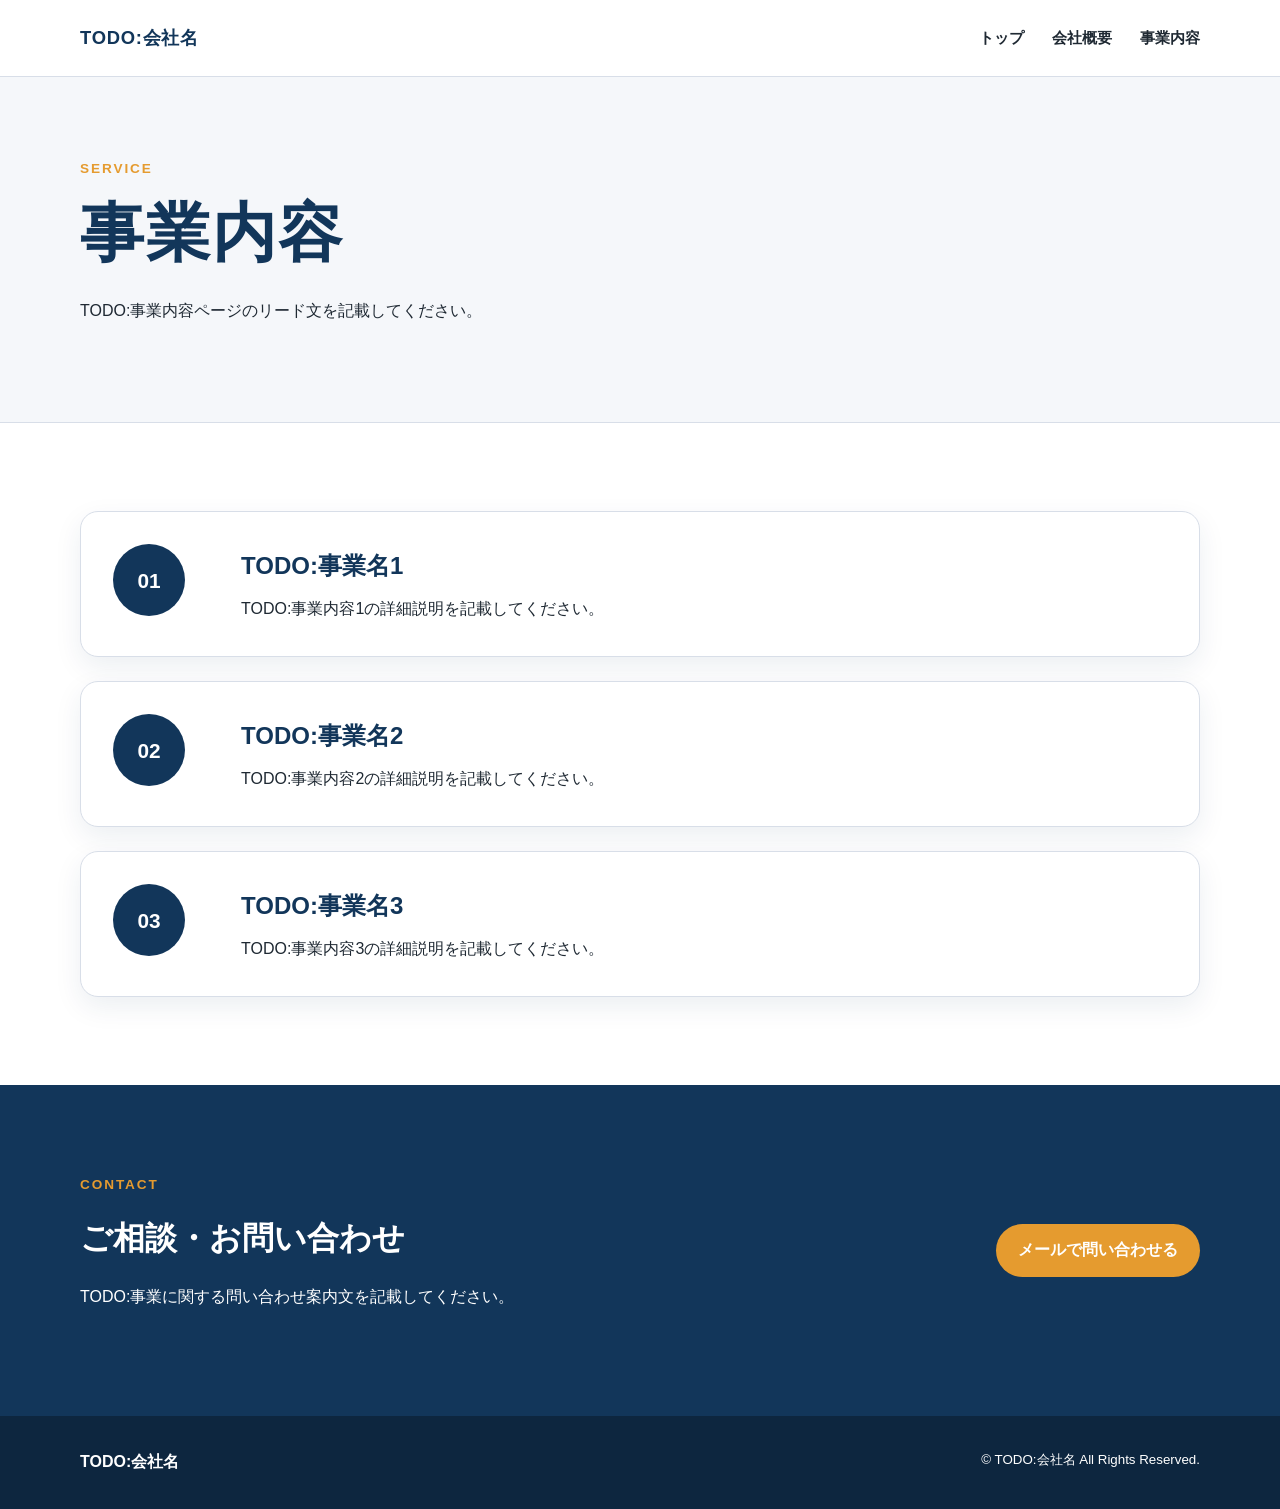
==== service.html @ 19f21718 "Initial commit" ====
<!DOCTYPE html>
<html lang="ja">
<head>
  <meta charset="UTF-8">
  <meta name="viewport" content="width=device-width, initial-scale=1.0">
  <title>事業内容 | TODO:会社名</title>
  <meta name="description" content="TODO:会社名の事業内容ページです。">
  <link rel="stylesheet" href="css/style.css">
</head>
<body>
  <header class="site-header">
    <div class="container header-inner">
      <a class="logo" href="index.html">TODO:会社名</a>
      <nav class="global-nav" aria-label="メインメニュー">
        <a href="index.html">トップ</a>
        <a href="company.html">会社概要</a>
        <a href="service.html">事業内容</a>
      </nav>
    </div>
  </header>

  <main>
    <section class="page-title">
      <div class="container">
        <p class="eyebrow">SERVICE</p>
        <h1>事業内容</h1>
        <p>TODO:事業内容ページのリード文を記載してください。</p>
      </div>
    </section>

    <section class="section">
      <div class="container service-list">
        <article class="service-detail">
          <div class="service-number">01</div>
          <div>
            <h2>TODO:事業名1</h2>
            <p>TODO:事業内容1の詳細説明を記載してください。</p>
          </div>
        </article>

        <article class="service-detail">
          <div class="service-number">02</div>
          <div>
            <h2>TODO:事業名2</h2>
            <p>TODO:事業内容2の詳細説明を記載してください。</p>
          </div>
        </article>

        <article class="service-detail">
          <div class="service-number">03</div>
          <div>
            <h2>TODO:事業名3</h2>
            <p>TODO:事業内容3の詳細説明を記載してください。</p>
          </div>
        </article>
      </div>
    </section>

    <section class="section contact-cta">
      <div class="container cta-inner">
        <div>
          <p class="eyebrow">CONTACT</p>
          <h2>ご相談・お問い合わせ</h2>
          <p>TODO:事業に関する問い合わせ案内文を記載してください。</p>
        </div>
        <a class="button primary" href="mailto:TODO:メールアドレス">メールで問い合わせる</a>
      </div>
    </section>
  </main>

  <footer class="site-footer">
    <div class="container footer-inner">
      <p>TODO:会社名</p>
      <small>&copy; TODO:会社名 All Rights Reserved.</small>
    </div>
  </footer>
</body>
</html>
---- css/style.css ----
/* ==================================================
   TODO差し替えルール
   HTML内の「TODO:」で検索すると、後から修正すべき箇所を確認できます。
   例: TODO:会社名 / TODO:所在地 / TODO:電話番号
================================================== */

:root {
  --color-main: #12365a;
  --color-accent: #e59b2f;
  --color-text: #1f2933;
  --color-muted: #6b7280;
  --color-bg: #ffffff;
  --color-light: #f5f7fa;
  --color-border: #d8dee8;
  --shadow: 0 16px 40px rgba(18, 54, 90, 0.12);
}

* {
  box-sizing: border-box;
}

body {
  margin: 0;
  font-family: "Helvetica Neue", Arial, "Hiragino Kaku Gothic ProN", "Yu Gothic", Meiryo, sans-serif;
  line-height: 1.8;
  color: var(--color-text);
  background: var(--color-bg);
}

a {
  color: inherit;
  text-decoration: none;
}

.container {
  width: min(1120px, calc(100% - 40px));
  margin: 0 auto;
}

.narrow {
  max-width: 900px;
}

.site-header {
  position: sticky;
  top: 0;
  z-index: 10;
  background: rgba(255, 255, 255, 0.96);
  border-bottom: 1px solid var(--color-border);
  backdrop-filter: blur(8px);
}

.header-inner {
  min-height: 76px;
  display: flex;
  align-items: center;
  justify-content: space-between;
  gap: 24px;
}

.logo {
  font-weight: 700;
  font-size: 1.15rem;
  color: var(--color-main);
  letter-spacing: 0.04em;
}

.global-nav {
  display: flex;
  gap: 28px;
  font-size: 0.95rem;
  font-weight: 600;
}

.global-nav a {
  position: relative;
  padding: 8px 0;
}

.global-nav a::after {
  content: "";
  position: absolute;
  left: 0;
  bottom: 2px;
  width: 0;
  height: 2px;
  background: var(--color-accent);
  transition: width 0.2s ease;
}

.global-nav a:hover::after {
  width: 100%;
}

.hero {
  background:
    linear-gradient(120deg, rgba(18, 54, 90, 0.92), rgba(18, 54, 90, 0.72)),
    linear-gradient(45deg, #12365a, #315f8d);
  color: #fff;
}

.hero-inner {
  min-height: 560px;
  display: grid;
  grid-template-columns: 1.3fr 0.7fr;
  align-items: center;
  gap: 48px;
  padding: 80px 0;
}

.eyebrow {
  margin: 0 0 12px;
  color: var(--color-accent);
  font-weight: 700;
  letter-spacing: 0.14em;
  font-size: 0.85rem;
}

.hero h1,
.page-title h1 {
  margin: 0 0 24px;
  font-size: clamp(2rem, 5vw, 4rem);
  line-height: 1.25;
  letter-spacing: 0.03em;
}

.hero-lead {
  max-width: 680px;
  margin: 0 0 32px;
  font-size: 1.08rem;
}

.hero-buttons {
  display: flex;
  flex-wrap: wrap;
  gap: 16px;
}

.button {
  display: inline-flex;
  align-items: center;
  justify-content: center;
  min-width: 180px;
  padding: 12px 22px;
  border-radius: 999px;
  font-weight: 700;
  transition: transform 0.2s ease, box-shadow 0.2s ease;
}

.button:hover {
  transform: translateY(-2px);
  box-shadow: var(--shadow);
}

.button.primary {
  background: var(--color-accent);
  color: #fff;
}

.button.secondary {
  border: 1px solid rgba(255, 255, 255, 0.72);
  color: #fff;
}

.hero-card {
  background: #fff;
  color: var(--color-text);
  padding: 32px;
  border-radius: 20px;
  box-shadow: var(--shadow);
}

.hero-card h2 {
  color: var(--color-main);
  margin: 0 0 16px;
}

.card-label {
  color: var(--color-accent);
  font-size: 0.8rem;
  font-weight: 700;
  letter-spacing: 0.14em;
}

.section {
  padding: 88px 0;
}

.section.light {
  background: var(--color-light);
}

.section-heading {
  margin-bottom: 36px;
}

.section-heading h2 {
  margin: 0;
  font-size: clamp(1.8rem, 3vw, 2.6rem);
  color: var(--color-main);
}

.two-column {
  display: grid;
  grid-template-columns: 1fr 420px;
  gap: 48px;
  align-items: start;
}

.two-column h3 {
  margin-top: 0;
  font-size: 1.6rem;
  color: var(--color-main);
}

.info-box,
.message-box,
.service-card,
.service-detail {
  background: #fff;
  border: 1px solid var(--color-border);
  border-radius: 18px;
  box-shadow: 0 10px 28px rgba(18, 54, 90, 0.08);
}

.info-box {
  padding: 28px;
}

.info-box dl {
  margin: 0;
}

.info-box div {
  display: grid;
  grid-template-columns: 90px 1fr;
  gap: 16px;
  padding: 14px 0;
  border-bottom: 1px solid var(--color-border);
}

.info-box div:last-child {
  border-bottom: 0;
}

.info-box dt {
  font-weight: 700;
  color: var(--color-main);
}

.info-box dd {
  margin: 0;
}

.card-grid {
  display: grid;
  grid-template-columns: repeat(3, 1fr);
  gap: 24px;
}

.service-card {
  padding: 28px;
}

.service-card h3 {
  margin-top: 0;
  color: var(--color-main);
}

.contact-cta {
  background: var(--color-main);
  color: #fff;
}

.cta-inner {
  display: flex;
  justify-content: space-between;
  align-items: center;
  gap: 32px;
}

.cta-inner h2 {
  margin: 0 0 8px;
  font-size: 2rem;
}

.site-footer {
  background: #0d263f;
  color: #fff;
  padding: 32px 0;
}

.footer-inner {
  display: flex;
  justify-content: space-between;
  gap: 16px;
}

.footer-inner p {
  margin: 0;
  font-weight: 700;
}

.page-title {
  padding: 80px 0;
  background: var(--color-light);
  border-bottom: 1px solid var(--color-border);
}

.page-title h1 {
  color: var(--color-main);
}

.page-title p {
  max-width: 760px;
}

.company-table {
  width: 100%;
  border-collapse: collapse;
  background: #fff;
  border-top: 1px solid var(--color-border);
}

.company-table th,
.company-table td {
  padding: 20px;
  border-bottom: 1px solid var(--color-border);
  text-align: left;
  vertical-align: top;
}

.company-table th {
  width: 220px;
  color: var(--color-main);
  background: #f8fafc;
}

.message-box {
  padding: 36px;
}

.signature {
  margin-top: 28px;
  text-align: right;
  font-weight: 700;
  color: var(--color-main);
}

.service-list {
  display: grid;
  gap: 24px;
}

.service-detail {
  display: grid;
  grid-template-columns: 100px 1fr;
  gap: 28px;
  padding: 32px;
}

.service-number {
  width: 72px;
  height: 72px;
  display: grid;
  place-items: center;
  border-radius: 50%;
  background: var(--color-main);
  color: #fff;
  font-weight: 700;
  font-size: 1.3rem;
}

.service-detail h2 {
  margin: 0 0 8px;
  color: var(--color-main);
}

.service-detail p {
  margin: 0;
}

@media (max-width: 820px) {
  .container {
    width: min(100% - 28px, 1120px);
  }

  .header-inner {
    min-height: auto;
    padding: 16px 0;
    align-items: flex-start;
    flex-direction: column;
  }

  .global-nav {
    width: 100%;
    gap: 0;
    justify-content: space-between;
    font-size: 0.9rem;
  }

  .hero-inner {
    min-height: auto;
    grid-template-columns: 1fr;
    padding: 64px 0;
  }

  .hero-card {
    padding: 24px;
  }

  .section {
    padding: 64px 0;
  }

  .two-column,
  .card-grid {
    grid-template-columns: 1fr;
  }

  .cta-inner {
    align-items: flex-start;
    flex-direction: column;
  }

  .footer-inner {
    flex-direction: column;
  }

  .company-table,
  .company-table tbody,
  .company-table tr,
  .company-table th,
  .company-table td {
    display: block;
    width: 100%;
  }

  .company-table th {
    padding-bottom: 8px;
    border-bottom: 0;
  }

  .company-table td {
    padding-top: 8px;
  }

  .service-detail {
    grid-template-columns: 1fr;
  }
}
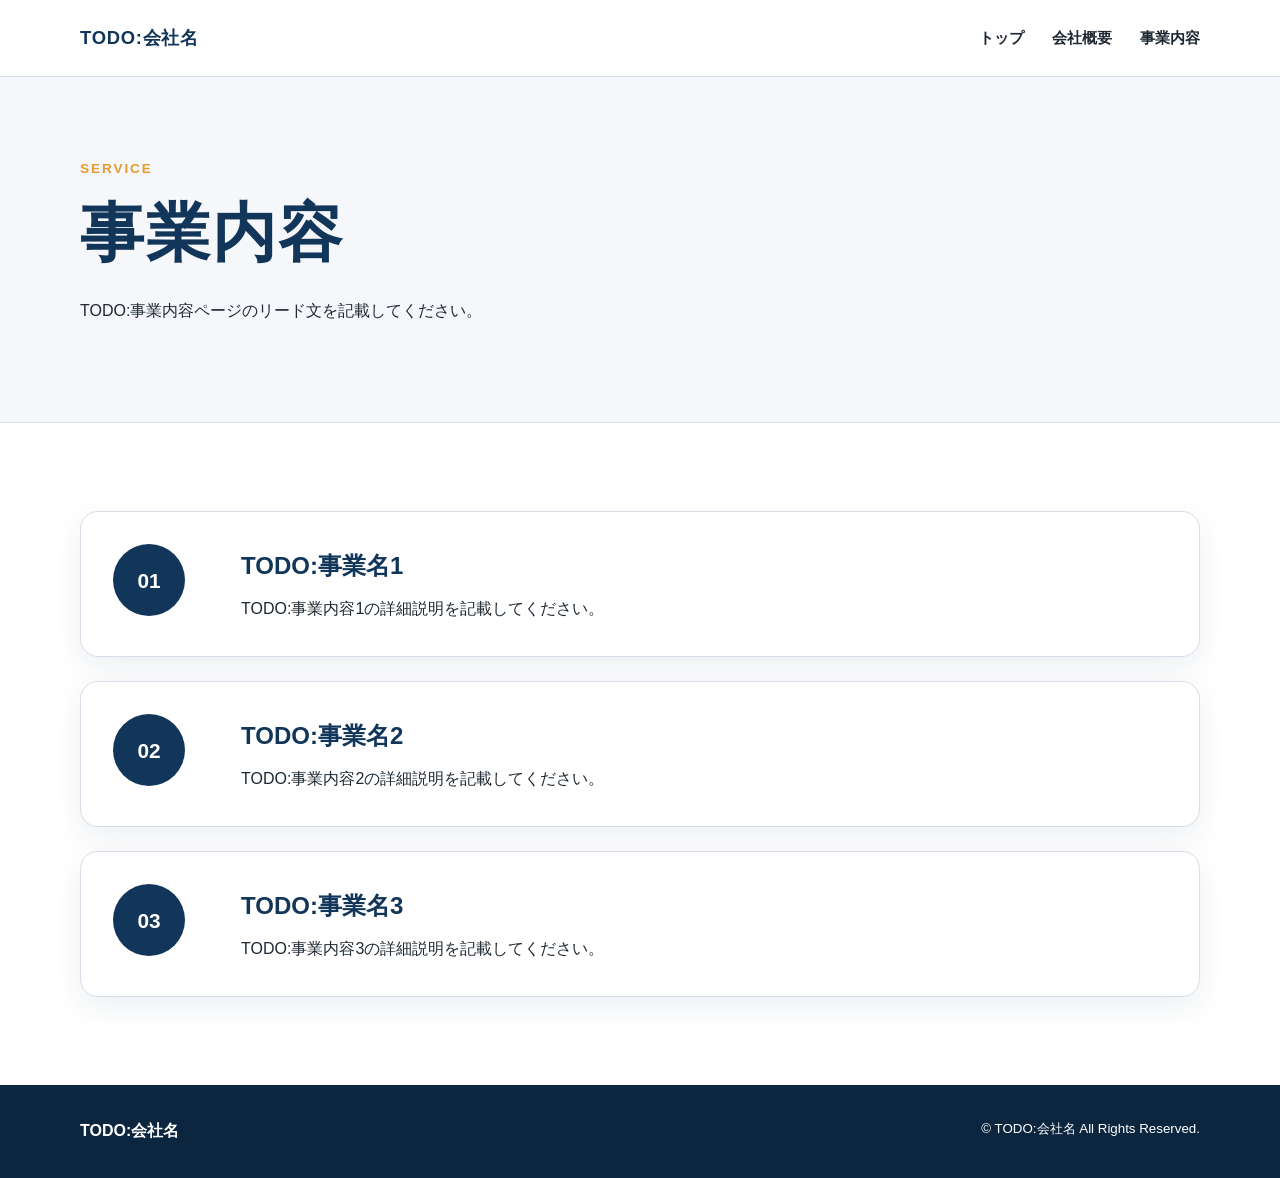
==== commit d86f8c33: "お問い合わせを削除" ====
--- a/service.html
+++ b/service.html
@@ -55,17 +55,6 @@
         </article>
       </div>
     </section>
-
-    <section class="section contact-cta">
-      <div class="container cta-inner">
-        <div>
-          <p class="eyebrow">CONTACT</p>
-          <h2>ご相談・お問い合わせ</h2>
-          <p>TODO:事業に関する問い合わせ案内文を記載してください。</p>
-        </div>
-        <a class="button primary" href="mailto:TODO:メールアドレス">メールで問い合わせる</a>
-      </div>
-    </section>
   </main>
 
   <footer class="site-footer">
